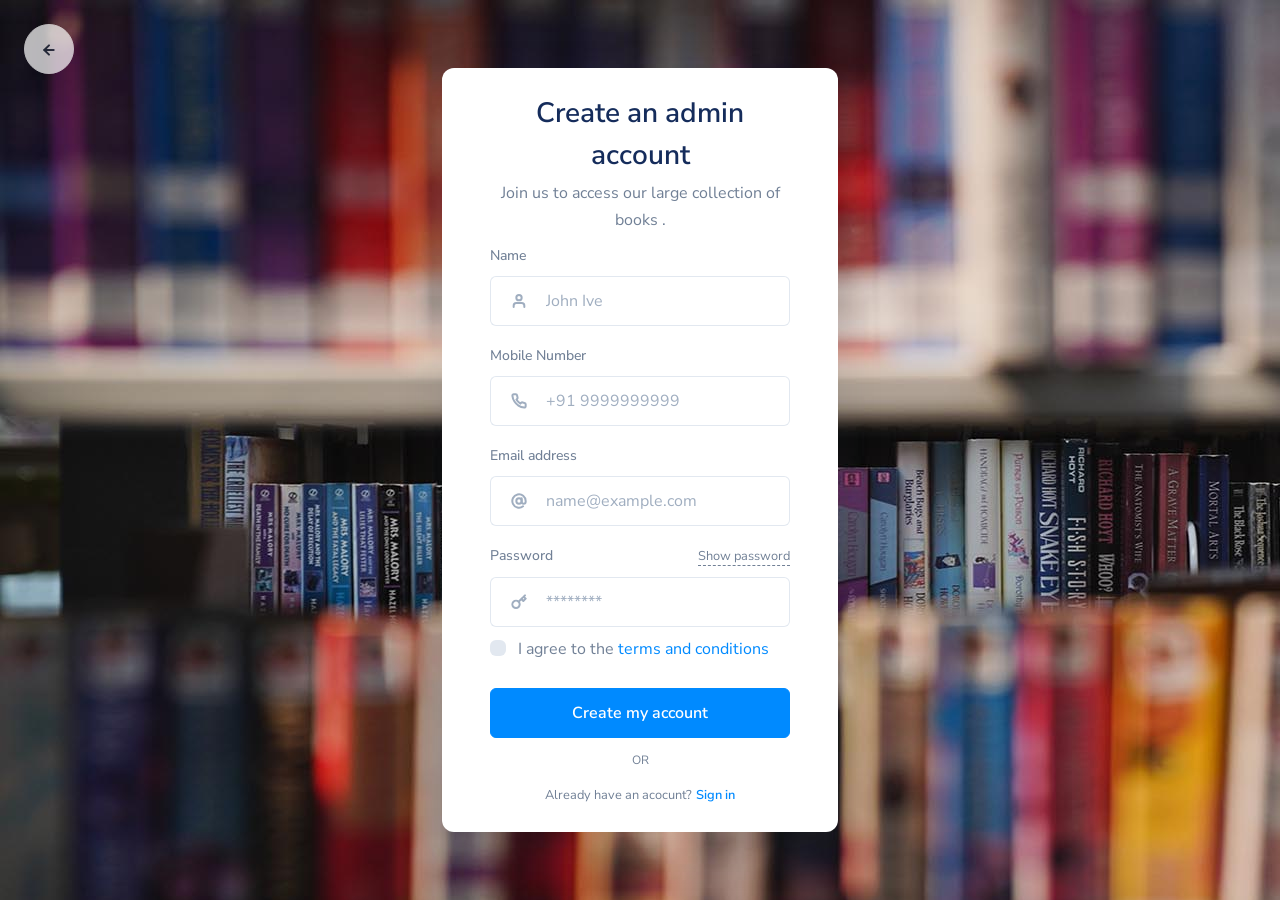
==== pages/a_register.html @ 42e0a44e "upload" ====
<!DOCTYPE html>
<html lang=en>
<meta http-equiv="content-type" content="text/html;charset=utf-8" />

<head>
   <meta charset=utf-8>
   <meta name=viewport content="width=device-width,initial-scale=1,shrink-to-fit=no">
   <title>Libs - library management system</title>
   <link rel=stylesheet href=../../assets/libs/%40fortawesome/fontawesome-free/css/all.min.css> <link rel=stylesheet
      href="/assets/css/style.css" id=stylesheet>
</head>

<body>
   <a href="/pages/index.html"
        class="btn btn-white btn-icon-only rounded-circle position-absolute zindex-101 opacity-7 left-4 top-4 d-none d-lg-inline-flex"
        data-toggle=tooltip data-placement=right title="Go back"><span class=btn-inner--icon><i
                data-feather=arrow-left></i></span></a>
   <section class="section-half-rounded bg-cover bg-size--cover py-4 py-sm-0"
      style="background-image:url('/assets/img/backgrounds/p4.jpg')"> <div
      class="container-fluid d-flex flex-column py-4 py-sm-0 py-lg-5 py-xl-0">
      <div class="row align-items-center min-vh-100">
         <div class="col-md-8 col-lg-6 col-xl-4 mx-auto">
            <div class="card shadow-lg border-0 mb-0">
               <div class="card-body py-4 px-sm-5">
                  <div>
                     <div class="mb-2 text-center">
                        <h6 class="h3 mb-1">Create an admin account</h6>
                        <p class="text-muted mb-0"> Join us to access our large collection of books   .</p>
                     </div>
                     <span class=clearfix></span>
                     <form>
                        <div class=form-group>
                           <label class=form-control-label>Name</label>
                           <div class="input-group input-group-merge">
                              <input type=text class="form-control form-control-prepend" id=input-name
                                 placeholder="John Ive">
                              <div class=input-group-prepend><span class=input-group-text><i
                                       data-feather=user></i></span></div>
                           </div>
                        </div>
                        <div class=form-group>
                           <label class=form-control-label>Mobile Number</label>
                           <div class="input-group input-group-merge">
                              <input type=tel class="form-control form-control-prepend" id=input-name
                                 placeholder="+91 9999999999">
                              <div class=input-group-prepend><span class=input-group-text><i
                                       data-feather=phone></i></span></div>
                           </div>
                        </div>
                        <div class=form-group>
                           <label class=form-control-label>Email address</label>
                           <div class="input-group input-group-merge">
                              <input type=email class="form-control form-control-prepend" id=input-email
                                 placeholder=name@example.com>
                              <div class=input-group-prepend><span class=input-group-text><i
                                       data-feather=at-sign></i></span></div>
                           </div>
                        </div>
                        <div class="form-group mb-2">
                           <div class="d-flex align-items-center justify-content-between">
                              <div><label class=form-control-label>Password</label></div>
                              <div class=mb-2><a href=# class="small text-muted text-underline--dashed border-primary"
                                    data-toggle=password-text data-target=#input-password>Show password</a>
                              </div>
                           </div>
                           <div class="input-group input-group-merge">
                              <input type=password class="form-control form-control-prepend" id=input-password
                                 placeholder=********>
                              <div class=input-group-prepend><span class=input-group-text><i
                                       data-feather=key></i></span></div>
                           </div>
                        </div>
                        <div class=my-2>
                           <div class="custom-control custom-checkbox mb-3"><input type=checkbox
                                 class=custom-control-input id=check-terms required> <label class=custom-control-label
                                 for=check-terms>I agree to the <a href=#>terms and conditions</a>
                                    </label> </div> </div> <div class=mt-4><button type=button
                                       class="btn btn-block btn-primary">Create my
                                       account</button>
                           </div>
                     </form>
                     <div class="py-2 text-center"><span class="text-xs text-uppercase">or</span></div>
                     <div class="text-center"><small>Already have an acocunt?</small> <a href="/pages/a_login.html"
                           class="small font-weight-bold">Sign in</a></div>
                  </div>
               </div>
            </div>
         </div>
      </div>
   </section>
   <script src=../../assets/libs/jquery/dist/jquery.min.js> </script> <script
      src=../../assets/libs/feather-icons/dist/feather.min.js> </script> <script src="/assets/js/main.js"> </script>
   <script>
      feather.replace({
         width: "1em",
         height: "1em"
      })
   </script>

</body>

</html>
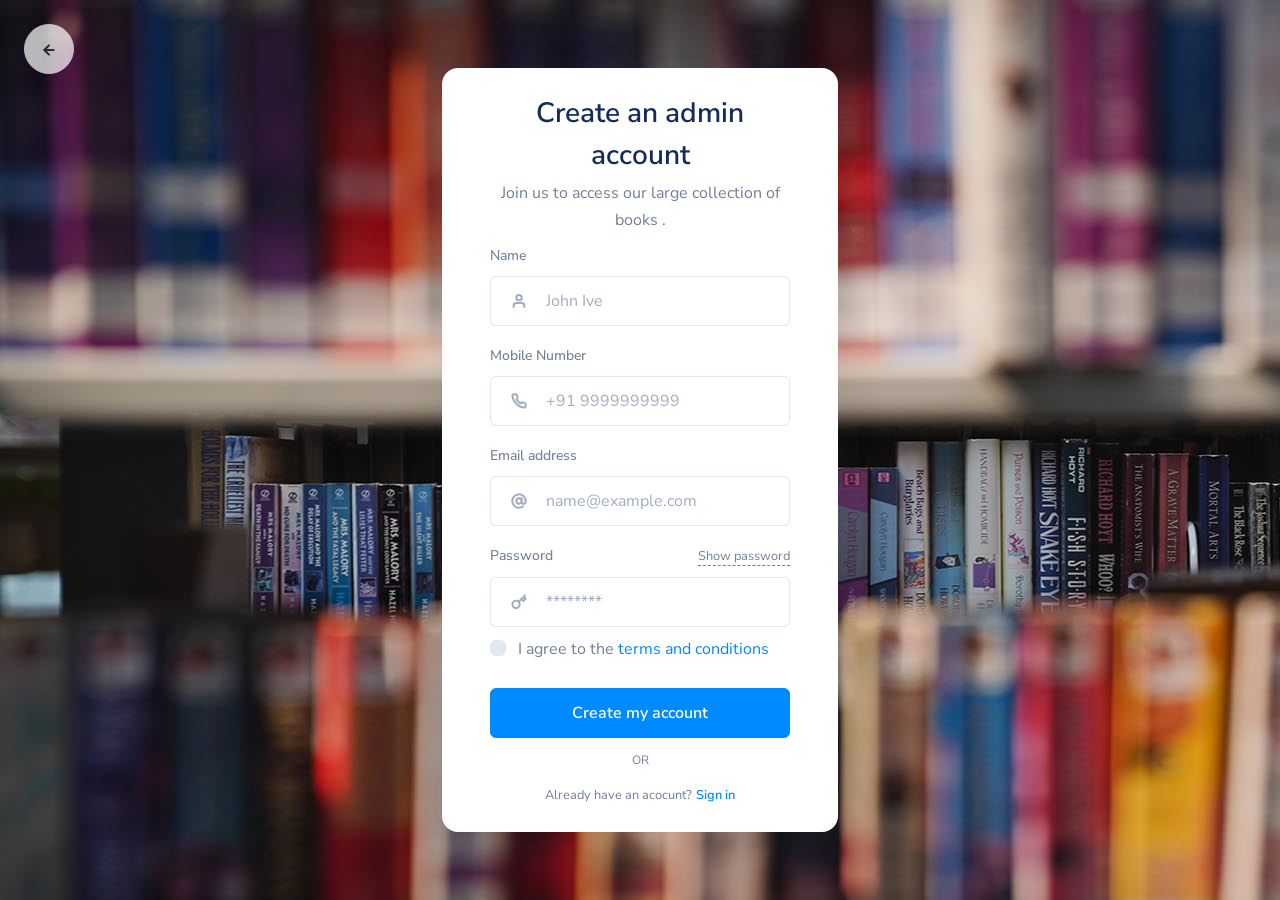
==== commit 8010956d: "beta" ====
--- a/pages/a_register.html
+++ b/pages/a_register.html
@@ -74,7 +74,7 @@
                            <div class="custom-control custom-checkbox mb-3"><input type=checkbox
                                  class=custom-control-input id=check-terms required> <label class=custom-control-label
                                  for=check-terms>I agree to the <a href=#>terms and conditions</a>
-                                    </label> </div> </div> <div class=mt-4><button type=button
+                                    </label> </div> </div> <div class=mt-4><button type=submit
                                        class="btn btn-block btn-primary">Create my
                                        account</button>
                            </div>
--- a/assets/css/style.css
+++ b/assets/css/style.css
@@ -59,7 +59,15 @@
 section {
     display: block
 }
-
+thead > tr > th{
+    font-size: larger !important;
+}
+tbody > tr > td,tbody > tr > th{
+    font-size: large !important;
+}
+thead > tr > th{
+    color:#EFF2F7 !important;
+}
 body {
     margin: 0;
     font-family: "Nunito Sans", sans-serif;
@@ -94,6 +102,9 @@
 p {
     margin-top: 0;
     margin-bottom: 1rem
+}
+.batt{
+    margin:0 40% 0;
 }
 
 abbr[data-original-title],
@@ -4697,7 +4708,9 @@
     pointer-events: none;
     cursor: default
 }
-
+.navi-tabs{
+    border-bottom: 0px !important;
+}
 .nav-tabs {
     border-bottom: 1px solid #e2e8f0
 }
@@ -5216,7 +5229,7 @@
     background-color: #fff;
     background-clip: border-box;
     border: 1px solid #eff2f7;
-    border-radius: .75rem
+    border-radius: 1rem
 }
 
 .card>hr {
